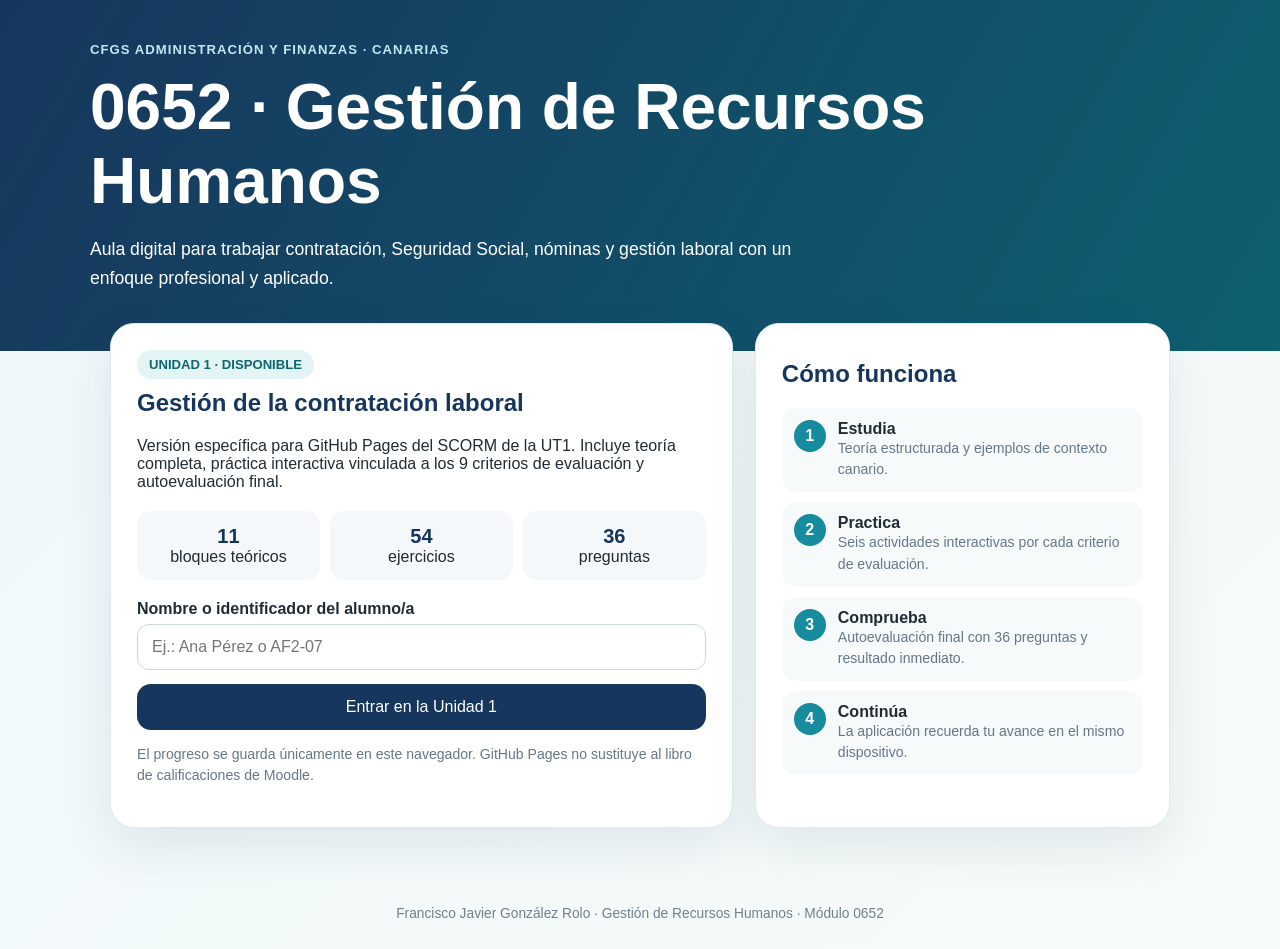
==== grh0652/index.html @ 6f7d611e "Añade portal GRH 0652 para alumnado" ====
<!doctype html>
<html lang="es">
<head>
<meta charset="utf-8">
<meta name="viewport" content="width=device-width,initial-scale=1">
<title>GRH 0652 · Aula digital</title>
<style>
:root{--navy:#17365d;--blue:#2f5597;--teal:#168c9e;--green:#2e7d5b;--bg:#f4f6f8;--ink:#202b33;--muted:#667788}
*{box-sizing:border-box}body{margin:0;font-family:Inter,Segoe UI,Arial,sans-serif;background:linear-gradient(135deg,#eef7fb,#f7fbf8);color:var(--ink)}
.hero{background:linear-gradient(120deg,var(--navy),#0d6070);color:#fff;padding:42px 24px}
.wrap{max-width:1100px;margin:auto}.kicker{font-weight:800;letter-spacing:.08em;text-transform:uppercase;color:#bfe9ef;font-size:.82rem}
h1{font-size:clamp(2rem,5vw,4rem);margin:.2em 0}.sub{font-size:1.1rem;max-width:760px;line-height:1.6}
main{max-width:1100px;margin:-28px auto 50px;padding:0 20px}.card{background:#fff;border-radius:24px;padding:26px;box-shadow:0 18px 50px #17365d18;border:1px solid #dfe9ef}
.grid{display:grid;grid-template-columns:1.2fr .8fr;gap:22px}@media(max-width:800px){.grid{grid-template-columns:1fr}}
.badge{display:inline-block;padding:7px 12px;background:#e3f4f4;color:#0d6670;border-radius:999px;font-weight:800;font-size:.82rem}
h2{color:var(--navy);margin-top:10px}.meta{display:grid;grid-template-columns:repeat(3,1fr);gap:10px;margin:20px 0}.meta div{background:#f5f8fa;padding:14px;border-radius:14px;text-align:center}.meta b{display:block;color:var(--navy);font-size:1.25rem}
label{display:block;font-weight:700;margin:10px 0 6px}input{width:100%;padding:13px 14px;border:1px solid #c9d8e0;border-radius:12px;font:inherit}
button,.btn{display:inline-flex;align-items:center;justify-content:center;gap:8px;border:0;border-radius:14px;padding:14px 18px;font-weight:800;text-decoration:none;cursor:pointer;font:inherit}
.primary{background:var(--navy);color:#fff;width:100%;margin-top:14px}.secondary{background:#e6f5f3;color:#176553}.note{font-size:.88rem;color:var(--muted);line-height:1.5}
.timeline{display:grid;gap:10px}.step{display:flex;gap:12px;align-items:flex-start;padding:12px;border-radius:14px;background:#f7fafb}.n{width:32px;height:32px;flex:0 0 32px;border-radius:50%;background:var(--teal);color:white;display:grid;place-items:center;font-weight:900}
footer{text-align:center;color:#71808a;padding:28px;font-size:.86rem}
</style>
</head>
<body>
<section class="hero"><div class="wrap">
<div class="kicker">CFGS Administración y Finanzas · Canarias</div>
<h1>0652 · Gestión de Recursos Humanos</h1>
<p class="sub">Aula digital para trabajar contratación, Seguridad Social, nóminas y gestión laboral con un enfoque profesional y aplicado.</p>
</div></section>
<main>
<div class="grid">
<section class="card">
<span class="badge">UNIDAD 1 · DISPONIBLE</span>
<h2>Gestión de la contratación laboral</h2>
<p>Versión específica para GitHub Pages del SCORM de la UT1. Incluye teoría completa, práctica interactiva vinculada a los 9 criterios de evaluación y autoevaluación final.</p>
<div class="meta">
<div><b>11</b>bloques teóricos</div>
<div><b>54</b>ejercicios</div>
<div><b>36</b>preguntas</div>
</div>
<label for="student">Nombre o identificador del alumno/a</label>
<input id="student" autocomplete="off" placeholder="Ej.: Ana Pérez o AF2-07">
<button class="primary" onclick="launch()">Entrar en la Unidad 1</button>
<p class="note">El progreso se guarda únicamente en este navegador. GitHub Pages no sustituye al libro de calificaciones de Moodle.</p>
</section>
<aside class="card">
<h2>Cómo funciona</h2>
<div class="timeline">
<div class="step"><div class="n">1</div><div><b>Estudia</b><br><span class="note">Teoría estructurada y ejemplos de contexto canario.</span></div></div>
<div class="step"><div class="n">2</div><div><b>Practica</b><br><span class="note">Seis actividades interactivas por cada criterio de evaluación.</span></div></div>
<div class="step"><div class="n">3</div><div><b>Comprueba</b><br><span class="note">Autoevaluación final con 36 preguntas y resultado inmediato.</span></div></div>
<div class="step"><div class="n">4</div><div><b>Continúa</b><br><span class="note">La aplicación recuerda tu avance en el mismo dispositivo.</span></div></div>
</div>
</aside>
</div>
</main>
<footer>Francisco Javier González Rolo · Gestión de Recursos Humanos · Módulo 0652</footer>
<script>
const input=document.getElementById('student');
input.value=localStorage.getItem('grh0652.student')||'';
function launch(){
 const s=input.value.trim();
 if(!s){alert('Escribe tu nombre o identificador para guardar el progreso.');input.focus();return;}
 localStorage.setItem('grh0652.student',s);
 location.href='ut1.html?student='+encodeURIComponent(s);
}
</script>
</body></html>
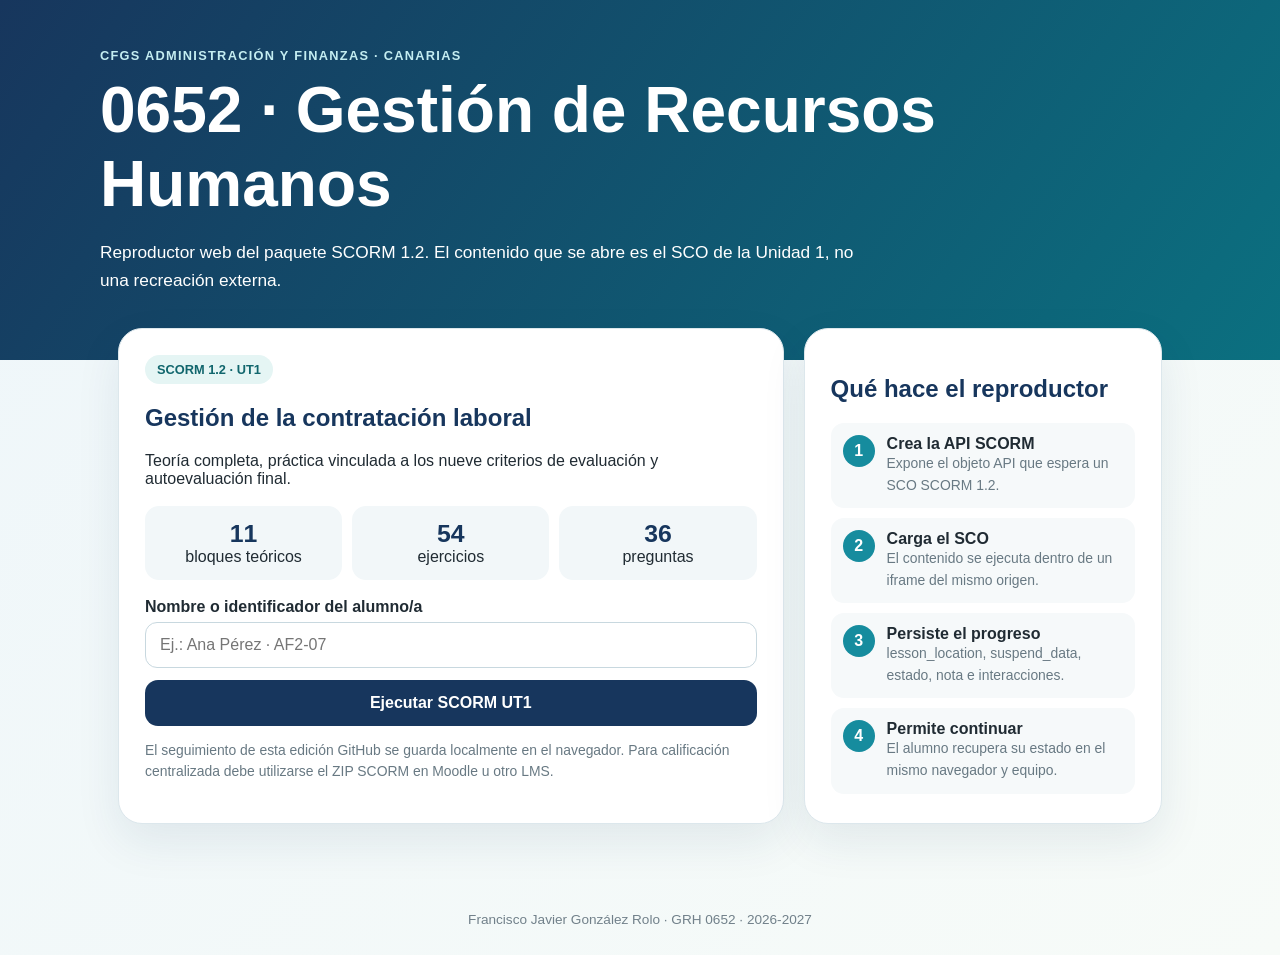
==== commit c42a2795: "Corrige portal GRH para ejecutar el SCORM real" ====
--- a/grh0652/index.html
+++ b/grh0652/index.html
@@ -1,68 +1,39 @@
 <!doctype html>
 <html lang="es">
 <head>
-<meta charset="utf-8">
-<meta name="viewport" content="width=device-width,initial-scale=1">
-<title>GRH 0652 · Aula digital</title>
+<meta charset="utf-8"><meta name="viewport" content="width=device-width,initial-scale=1">
+<title>GRH 0652 · Aula SCORM</title>
 <style>
-:root{--navy:#17365d;--blue:#2f5597;--teal:#168c9e;--green:#2e7d5b;--bg:#f4f6f8;--ink:#202b33;--muted:#667788}
-*{box-sizing:border-box}body{margin:0;font-family:Inter,Segoe UI,Arial,sans-serif;background:linear-gradient(135deg,#eef7fb,#f7fbf8);color:var(--ink)}
-.hero{background:linear-gradient(120deg,var(--navy),#0d6070);color:#fff;padding:42px 24px}
-.wrap{max-width:1100px;margin:auto}.kicker{font-weight:800;letter-spacing:.08em;text-transform:uppercase;color:#bfe9ef;font-size:.82rem}
-h1{font-size:clamp(2rem,5vw,4rem);margin:.2em 0}.sub{font-size:1.1rem;max-width:760px;line-height:1.6}
-main{max-width:1100px;margin:-28px auto 50px;padding:0 20px}.card{background:#fff;border-radius:24px;padding:26px;box-shadow:0 18px 50px #17365d18;border:1px solid #dfe9ef}
-.grid{display:grid;grid-template-columns:1.2fr .8fr;gap:22px}@media(max-width:800px){.grid{grid-template-columns:1fr}}
-.badge{display:inline-block;padding:7px 12px;background:#e3f4f4;color:#0d6670;border-radius:999px;font-weight:800;font-size:.82rem}
-h2{color:var(--navy);margin-top:10px}.meta{display:grid;grid-template-columns:repeat(3,1fr);gap:10px;margin:20px 0}.meta div{background:#f5f8fa;padding:14px;border-radius:14px;text-align:center}.meta b{display:block;color:var(--navy);font-size:1.25rem}
-label{display:block;font-weight:700;margin:10px 0 6px}input{width:100%;padding:13px 14px;border:1px solid #c9d8e0;border-radius:12px;font:inherit}
-button,.btn{display:inline-flex;align-items:center;justify-content:center;gap:8px;border:0;border-radius:14px;padding:14px 18px;font-weight:800;text-decoration:none;cursor:pointer;font:inherit}
-.primary{background:var(--navy);color:#fff;width:100%;margin-top:14px}.secondary{background:#e6f5f3;color:#176553}.note{font-size:.88rem;color:var(--muted);line-height:1.5}
-.timeline{display:grid;gap:10px}.step{display:flex;gap:12px;align-items:flex-start;padding:12px;border-radius:14px;background:#f7fafb}.n{width:32px;height:32px;flex:0 0 32px;border-radius:50%;background:var(--teal);color:white;display:grid;place-items:center;font-weight:900}
-footer{text-align:center;color:#71808a;padding:28px;font-size:.86rem}
+:root{--navy:#17365d;--blue:#2f5597;--teal:#168c9e;--green:#2e7d5b;--bg:#f4f7f9;--ink:#202b33;--muted:#687983}
+*{box-sizing:border-box}body{margin:0;font-family:Inter,Segoe UI,Arial,sans-serif;background:linear-gradient(135deg,#eef6fa,#f7fbf8);color:var(--ink)}
+.hero{background:linear-gradient(125deg,var(--navy),#0b7080);color:#fff;padding:48px 22px}.wrap{max-width:1080px;margin:auto}
+.eyebrow{font-size:.8rem;font-weight:900;letter-spacing:.1em;color:#c4edf1}.hero h1{font-size:clamp(2.2rem,5vw,4rem);margin:.15em 0}.hero p{font-size:1.08rem;line-height:1.65;max-width:780px}
+main{max-width:1080px;margin:-32px auto 60px;padding:0 18px}.card{background:#fff;border:1px solid #dce7ec;border-radius:24px;padding:26px;box-shadow:0 18px 45px #17365d16}
+.grid{display:grid;grid-template-columns:1.3fr .7fr;gap:20px}@media(max-width:780px){.grid{grid-template-columns:1fr}}
+.badge{display:inline-block;padding:7px 12px;border-radius:999px;background:#e5f5f4;color:#11666d;font-size:.8rem;font-weight:900}.card h2{color:var(--navy)}
+.stats{display:grid;grid-template-columns:repeat(3,1fr);gap:10px;margin:18px 0}.stat{background:#f2f7f9;border-radius:14px;padding:14px;text-align:center}.stat b{display:block;font-size:1.55rem;color:var(--navy)}
+label{display:block;font-weight:800;margin:12px 0 6px}input{width:100%;padding:13px 14px;border:1px solid #c8d8df;border-radius:12px;font:inherit}
+button{width:100%;margin-top:12px;border:0;border-radius:13px;padding:14px;background:var(--navy);color:#fff;font:inherit;font-weight:900;cursor:pointer}
+.note{font-size:.87rem;color:var(--muted);line-height:1.55}.steps{display:grid;gap:10px}.step{display:flex;gap:12px;padding:12px;background:#f6f9fa;border-radius:13px}.num{width:32px;height:32px;flex:0 0 32px;display:grid;place-items:center;border-radius:50%;background:var(--teal);color:#fff;font-weight:900}
+footer{text-align:center;padding:28px;color:#71808a;font-size:.85rem}
 </style>
 </head>
 <body>
-<section class="hero"><div class="wrap">
-<div class="kicker">CFGS Administración y Finanzas · Canarias</div>
-<h1>0652 · Gestión de Recursos Humanos</h1>
-<p class="sub">Aula digital para trabajar contratación, Seguridad Social, nóminas y gestión laboral con un enfoque profesional y aplicado.</p>
-</div></section>
-<main>
-<div class="grid">
-<section class="card">
-<span class="badge">UNIDAD 1 · DISPONIBLE</span>
-<h2>Gestión de la contratación laboral</h2>
-<p>Versión específica para GitHub Pages del SCORM de la UT1. Incluye teoría completa, práctica interactiva vinculada a los 9 criterios de evaluación y autoevaluación final.</p>
-<div class="meta">
-<div><b>11</b>bloques teóricos</div>
-<div><b>54</b>ejercicios</div>
-<div><b>36</b>preguntas</div>
-</div>
-<label for="student">Nombre o identificador del alumno/a</label>
-<input id="student" autocomplete="off" placeholder="Ej.: Ana Pérez o AF2-07">
-<button class="primary" onclick="launch()">Entrar en la Unidad 1</button>
-<p class="note">El progreso se guarda únicamente en este navegador. GitHub Pages no sustituye al libro de calificaciones de Moodle.</p>
-</section>
-<aside class="card">
-<h2>Cómo funciona</h2>
-<div class="timeline">
-<div class="step"><div class="n">1</div><div><b>Estudia</b><br><span class="note">Teoría estructurada y ejemplos de contexto canario.</span></div></div>
-<div class="step"><div class="n">2</div><div><b>Practica</b><br><span class="note">Seis actividades interactivas por cada criterio de evaluación.</span></div></div>
-<div class="step"><div class="n">3</div><div><b>Comprueba</b><br><span class="note">Autoevaluación final con 36 preguntas y resultado inmediato.</span></div></div>
-<div class="step"><div class="n">4</div><div><b>Continúa</b><br><span class="note">La aplicación recuerda tu avance en el mismo dispositivo.</span></div></div>
-</div>
-</aside>
-</div>
-</main>
-<footer>Francisco Javier González Rolo · Gestión de Recursos Humanos · Módulo 0652</footer>
+<section class="hero"><div class="wrap"><div class="eyebrow">CFGS ADMINISTRACIÓN Y FINANZAS · CANARIAS</div><h1>0652 · Gestión de Recursos Humanos</h1><p>Reproductor web del paquete SCORM 1.2. El contenido que se abre es el SCO de la Unidad 1, no una recreación externa.</p></div></section>
+<main><div class="grid">
+<section class="card"><span class="badge">SCORM 1.2 · UT1</span><h2>Gestión de la contratación laboral</h2><p>Teoría completa, práctica vinculada a los nueve criterios de evaluación y autoevaluación final.</p>
+<div class="stats"><div class="stat"><b>11</b>bloques teóricos</div><div class="stat"><b>54</b>ejercicios</div><div class="stat"><b>36</b>preguntas</div></div>
+<label for="student">Nombre o identificador del alumno/a</label><input id="student" autocomplete="off" placeholder="Ej.: Ana Pérez · AF2-07">
+<button id="launch">Ejecutar SCORM UT1</button>
+<p class="note">El seguimiento de esta edición GitHub se guarda localmente en el navegador. Para calificación centralizada debe utilizarse el ZIP SCORM en Moodle u otro LMS.</p></section>
+<aside class="card"><h2>Qué hace el reproductor</h2><div class="steps">
+<div class="step"><div class="num">1</div><div><b>Crea la API SCORM</b><div class="note">Expone el objeto API que espera un SCO SCORM 1.2.</div></div></div>
+<div class="step"><div class="num">2</div><div><b>Carga el SCO</b><div class="note">El contenido se ejecuta dentro de un iframe del mismo origen.</div></div></div>
+<div class="step"><div class="num">3</div><div><b>Persiste el progreso</b><div class="note">lesson_location, suspend_data, estado, nota e interacciones.</div></div></div>
+<div class="step"><div class="num">4</div><div><b>Permite continuar</b><div class="note">El alumno recupera su estado en el mismo navegador y equipo.</div></div></div>
+</div></aside></div></main>
+<footer>Francisco Javier González Rolo · GRH 0652 · 2026-2027</footer>
 <script>
-const input=document.getElementById('student');
-input.value=localStorage.getItem('grh0652.student')||'';
-function launch(){
- const s=input.value.trim();
- if(!s){alert('Escribe tu nombre o identificador para guardar el progreso.');input.focus();return;}
- localStorage.setItem('grh0652.student',s);
- location.href='ut1.html?student='+encodeURIComponent(s);
-}
-</script>
-</body></html>+const s=document.getElementById('student');s.value=localStorage.getItem('grh0652.student')||'';
+document.getElementById('launch').onclick=()=>{const v=s.value.trim();if(!v){alert('Introduce un nombre o identificador.');s.focus();return}localStorage.setItem('grh0652.student',v);location.href='player.html?student='+encodeURIComponent(v)};
+</script></body></html>
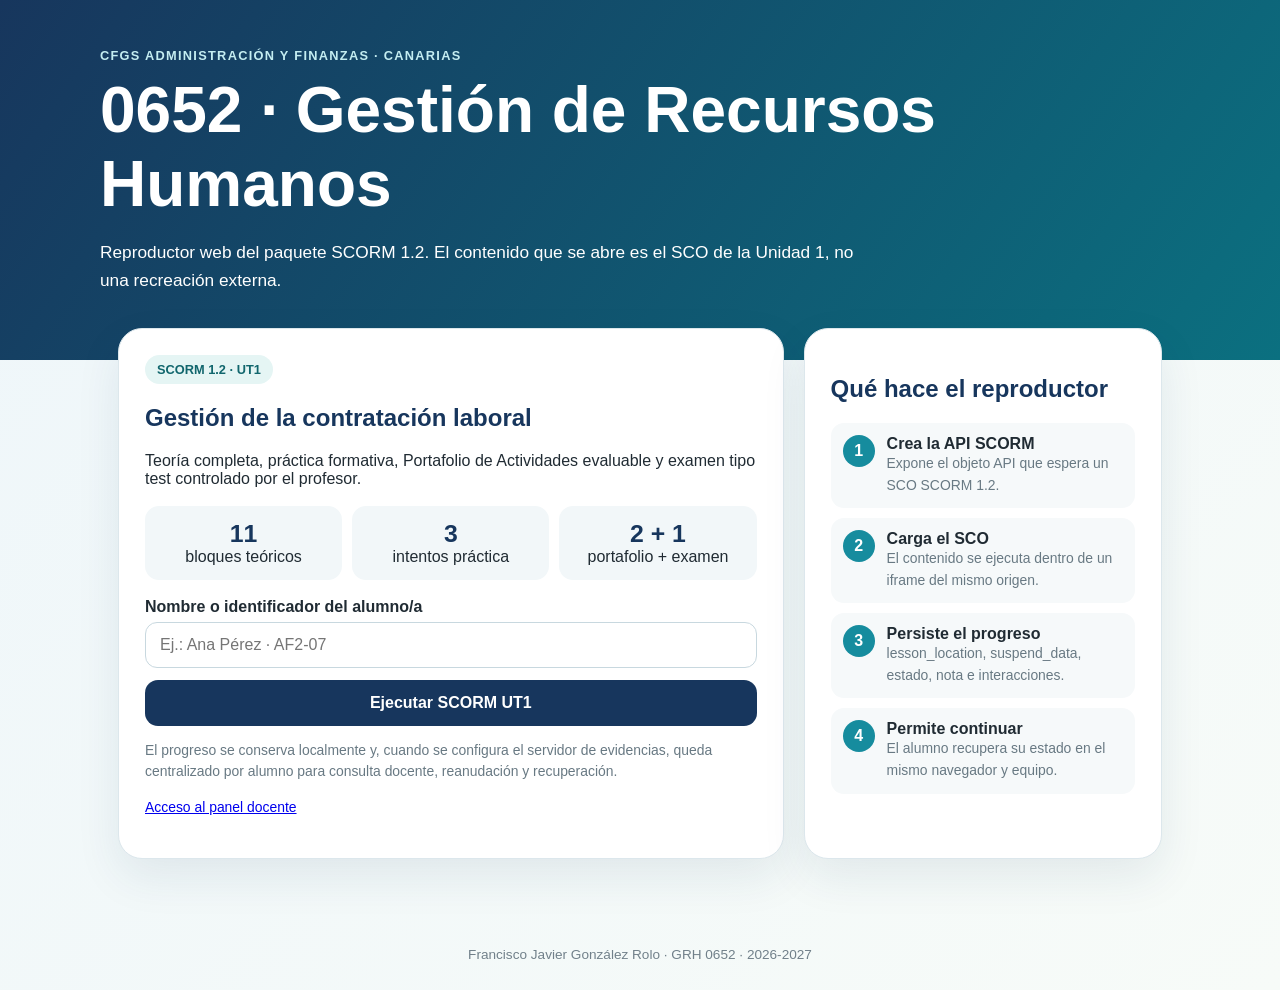
==== commit a618f35f: "Actualizar portada al nuevo modelo de evaluación" ====
--- a/grh0652/index.html
+++ b/grh0652/index.html
@@ -21,11 +21,11 @@
 <body>
 <section class="hero"><div class="wrap"><div class="eyebrow">CFGS ADMINISTRACIÓN Y FINANZAS · CANARIAS</div><h1>0652 · Gestión de Recursos Humanos</h1><p>Reproductor web del paquete SCORM 1.2. El contenido que se abre es el SCO de la Unidad 1, no una recreación externa.</p></div></section>
 <main><div class="grid">
-<section class="card"><span class="badge">SCORM 1.2 · UT1</span><h2>Gestión de la contratación laboral</h2><p>Teoría completa, práctica vinculada a los nueve criterios de evaluación y autoevaluación final.</p>
-<div class="stats"><div class="stat"><b>11</b>bloques teóricos</div><div class="stat"><b>54</b>ejercicios</div><div class="stat"><b>36</b>preguntas</div></div>
+<section class="card"><span class="badge">SCORM 1.2 · UT1</span><h2>Gestión de la contratación laboral</h2><p>Teoría completa, práctica formativa, Portafolio de Actividades evaluable y examen tipo test controlado por el profesor.</p>
+<div class="stats"><div class="stat"><b>11</b>bloques teóricos</div><div class="stat"><b>3</b>intentos práctica</div><div class="stat"><b>2 + 1</b>portafolio + examen</div></div>
 <label for="student">Nombre o identificador del alumno/a</label><input id="student" autocomplete="off" placeholder="Ej.: Ana Pérez · AF2-07">
 <button id="launch">Ejecutar SCORM UT1</button>
-<p class="note">El seguimiento de esta edición GitHub se guarda localmente en el navegador. Para calificación centralizada debe utilizarse el ZIP SCORM en Moodle u otro LMS.</p></section>
+<p class="note">El progreso se conserva localmente y, cuando se configura el servidor de evidencias, queda centralizado por alumno para consulta docente, reanudación y recuperación.</p><p class="note"><a href="teacher.html">Acceso al panel docente</a></p></section>
 <aside class="card"><h2>Qué hace el reproductor</h2><div class="steps">
 <div class="step"><div class="num">1</div><div><b>Crea la API SCORM</b><div class="note">Expone el objeto API que espera un SCO SCORM 1.2.</div></div></div>
 <div class="step"><div class="num">2</div><div><b>Carga el SCO</b><div class="note">El contenido se ejecuta dentro de un iframe del mismo origen.</div></div></div>
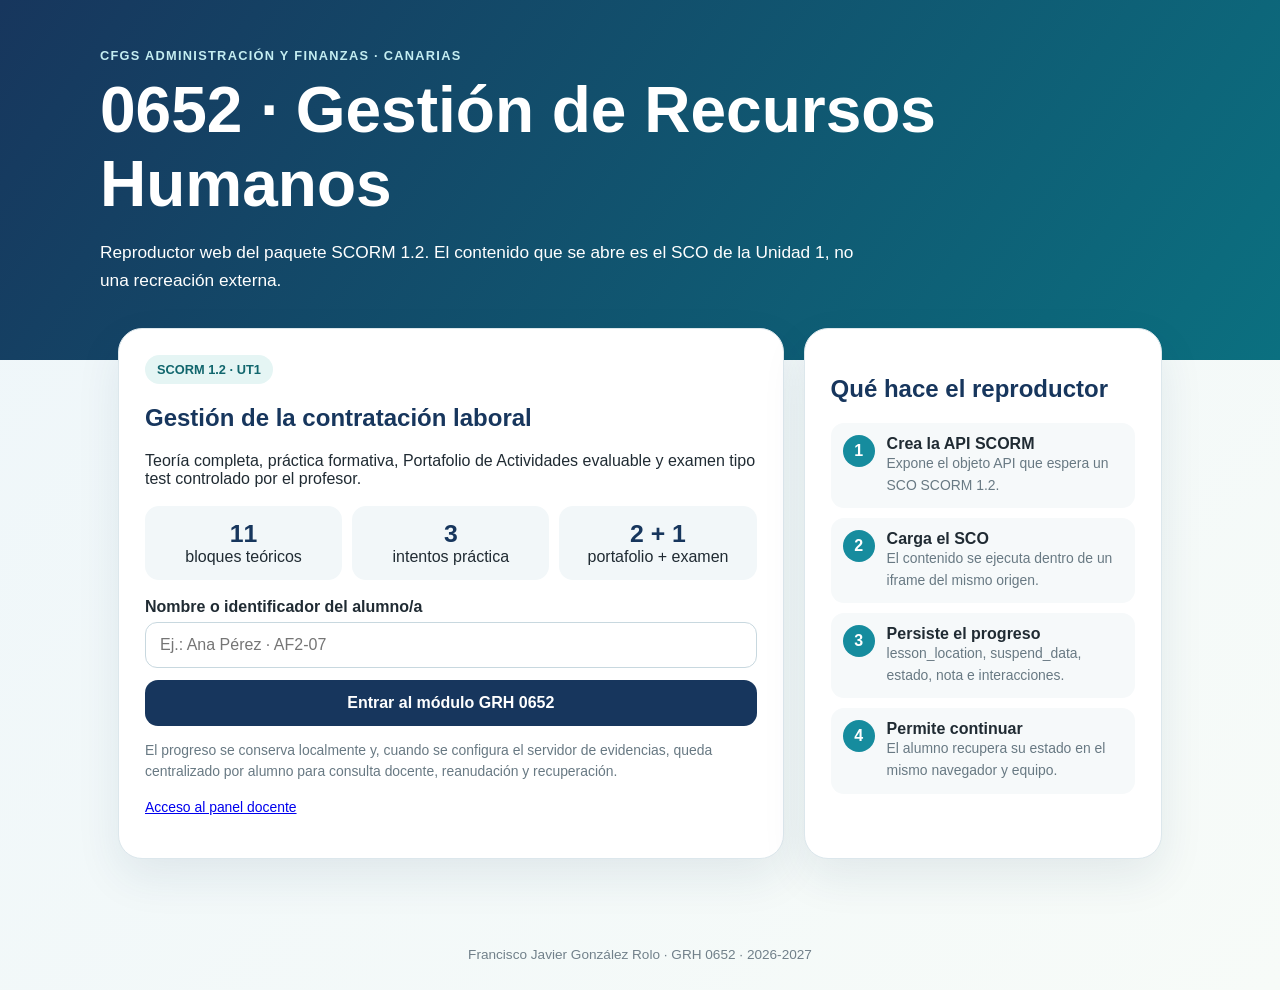
==== commit d62d17d0: "Dirigir acceso al dashboard completo del módulo" ====
--- a/grh0652/index.html
+++ b/grh0652/index.html
@@ -24,7 +24,7 @@
 <section class="card"><span class="badge">SCORM 1.2 · UT1</span><h2>Gestión de la contratación laboral</h2><p>Teoría completa, práctica formativa, Portafolio de Actividades evaluable y examen tipo test controlado por el profesor.</p>
 <div class="stats"><div class="stat"><b>11</b>bloques teóricos</div><div class="stat"><b>3</b>intentos práctica</div><div class="stat"><b>2 + 1</b>portafolio + examen</div></div>
 <label for="student">Nombre o identificador del alumno/a</label><input id="student" autocomplete="off" placeholder="Ej.: Ana Pérez · AF2-07">
-<button id="launch">Ejecutar SCORM UT1</button>
+<button id="launch">Entrar al módulo GRH 0652</button>
 <p class="note">El progreso se conserva localmente y, cuando se configura el servidor de evidencias, queda centralizado por alumno para consulta docente, reanudación y recuperación.</p><p class="note"><a href="teacher.html">Acceso al panel docente</a></p></section>
 <aside class="card"><h2>Qué hace el reproductor</h2><div class="steps">
 <div class="step"><div class="num">1</div><div><b>Crea la API SCORM</b><div class="note">Expone el objeto API que espera un SCO SCORM 1.2.</div></div></div>
@@ -35,5 +35,5 @@
 <footer>Francisco Javier González Rolo · GRH 0652 · 2026-2027</footer>
 <script>
 const s=document.getElementById('student');s.value=localStorage.getItem('grh0652.student')||'';
-document.getElementById('launch').onclick=()=>{const v=s.value.trim();if(!v){alert('Introduce un nombre o identificador.');s.focus();return}localStorage.setItem('grh0652.student',v);location.href='player.html?student='+encodeURIComponent(v)};
+document.getElementById('launch').onclick=()=>{const v=s.value.trim();if(!v){alert('Introduce un nombre o identificador.');s.focus();return}localStorage.setItem('grh0652.student',v);location.href='course.html?student='+encodeURIComponent(v)};
 </script></body></html>
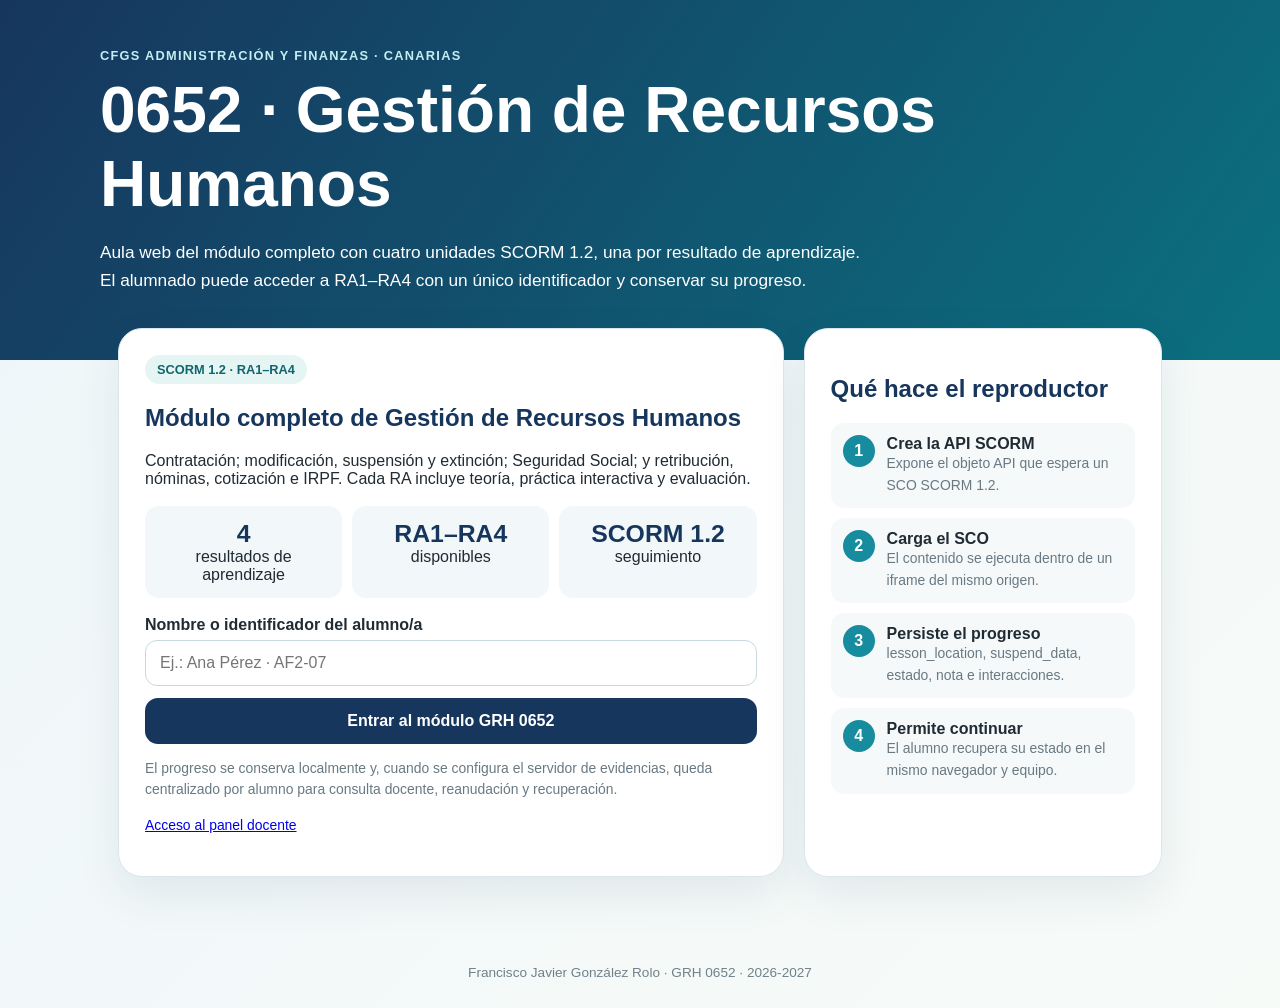
==== commit e182f489: "GRH0652: cerrar portada para módulo completo" ====
--- a/grh0652/index.html
+++ b/grh0652/index.html
@@ -19,10 +19,10 @@
 </style>
 </head>
 <body>
-<section class="hero"><div class="wrap"><div class="eyebrow">CFGS ADMINISTRACIÓN Y FINANZAS · CANARIAS</div><h1>0652 · Gestión de Recursos Humanos</h1><p>Reproductor web del paquete SCORM 1.2. El contenido que se abre es el SCO de la Unidad 1, no una recreación externa.</p></div></section>
+<section class="hero"><div class="wrap"><div class="eyebrow">CFGS ADMINISTRACIÓN Y FINANZAS · CANARIAS</div><h1>0652 · Gestión de Recursos Humanos</h1><p>Aula web del módulo completo con cuatro unidades SCORM 1.2, una por resultado de aprendizaje. El alumnado puede acceder a RA1–RA4 con un único identificador y conservar su progreso.</p></div></section>
 <main><div class="grid">
-<section class="card"><span class="badge">SCORM 1.2 · UT1</span><h2>Gestión de la contratación laboral</h2><p>Teoría completa, práctica formativa, Portafolio de Actividades evaluable y examen tipo test controlado por el profesor.</p>
-<div class="stats"><div class="stat"><b>11</b>bloques teóricos</div><div class="stat"><b>3</b>intentos práctica</div><div class="stat"><b>2 + 1</b>portafolio + examen</div></div>
+<section class="card"><span class="badge">SCORM 1.2 · RA1–RA4</span><h2>Módulo completo de Gestión de Recursos Humanos</h2><p>Contratación; modificación, suspensión y extinción; Seguridad Social; y retribución, nóminas, cotización e IRPF. Cada RA incluye teoría, práctica interactiva y evaluación.</p>
+<div class="stats"><div class="stat"><b>4</b>resultados de aprendizaje</div><div class="stat"><b>RA1–RA4</b>disponibles</div><div class="stat"><b>SCORM 1.2</b>seguimiento</div></div>
 <label for="student">Nombre o identificador del alumno/a</label><input id="student" autocomplete="off" placeholder="Ej.: Ana Pérez · AF2-07">
 <button id="launch">Entrar al módulo GRH 0652</button>
 <p class="note">El progreso se conserva localmente y, cuando se configura el servidor de evidencias, queda centralizado por alumno para consulta docente, reanudación y recuperación.</p><p class="note"><a href="teacher.html">Acceso al panel docente</a></p></section>
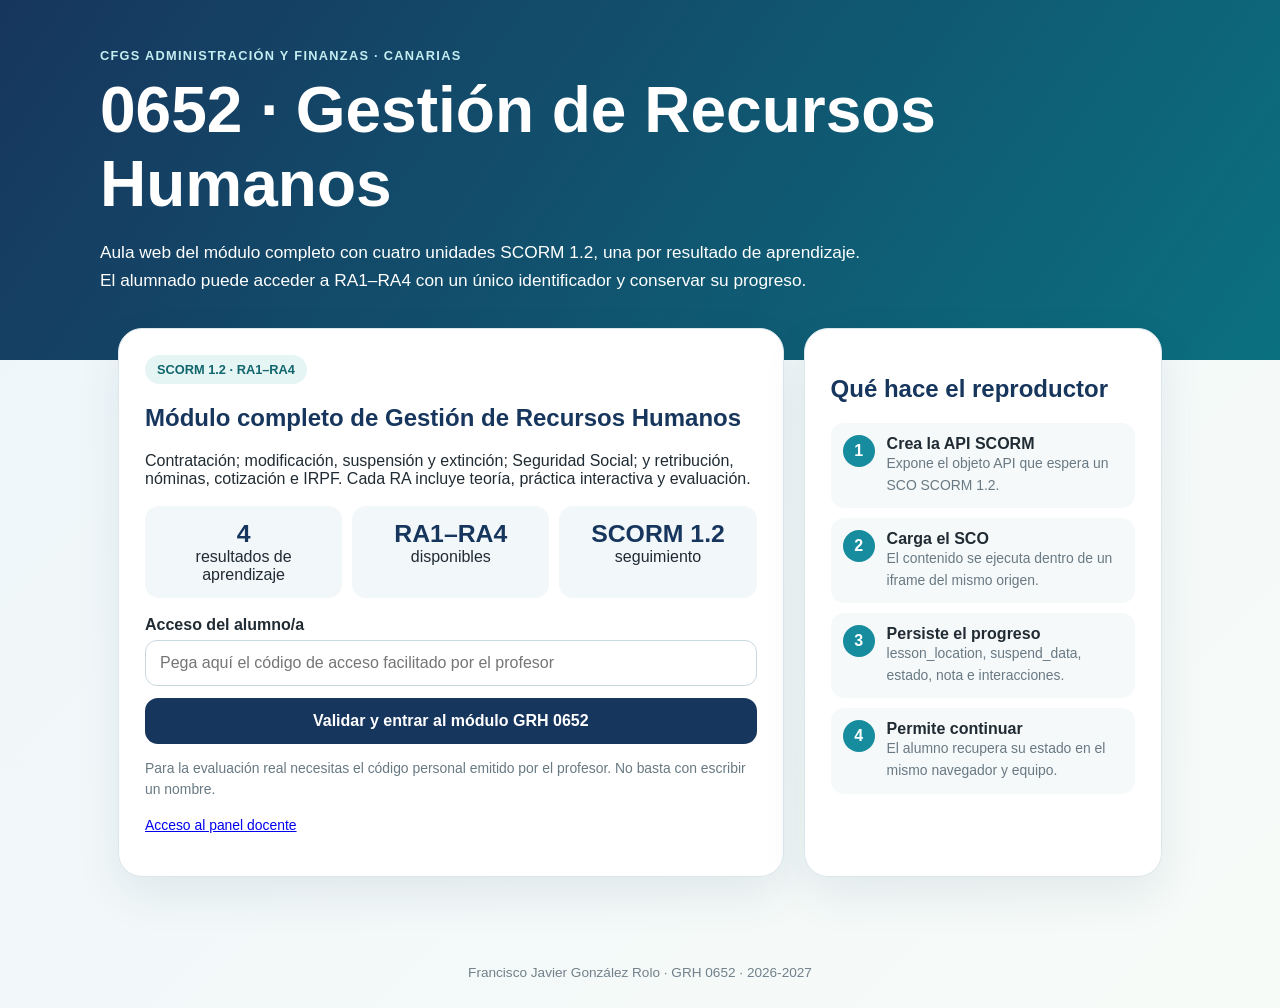
==== commit 55787a44: "GRH0652: require authenticated student access at entry" ====
--- a/grh0652/index.html
+++ b/grh0652/index.html
@@ -23,9 +23,9 @@
 <main><div class="grid">
 <section class="card"><span class="badge">SCORM 1.2 · RA1–RA4</span><h2>Módulo completo de Gestión de Recursos Humanos</h2><p>Contratación; modificación, suspensión y extinción; Seguridad Social; y retribución, nóminas, cotización e IRPF. Cada RA incluye teoría, práctica interactiva y evaluación.</p>
 <div class="stats"><div class="stat"><b>4</b>resultados de aprendizaje</div><div class="stat"><b>RA1–RA4</b>disponibles</div><div class="stat"><b>SCORM 1.2</b>seguimiento</div></div>
-<label for="student">Nombre o identificador del alumno/a</label><input id="student" autocomplete="off" placeholder="Ej.: Ana Pérez · AF2-07">
-<button id="launch">Entrar al módulo GRH 0652</button>
-<p class="note">El progreso se conserva localmente y, cuando se configura el servidor de evidencias, queda centralizado por alumno para consulta docente, reanudación y recuperación.</p><p class="note"><a href="teacher.html">Acceso al panel docente</a></p></section>
+<label for="access">Acceso del alumno/a</label><input id="access" autocomplete="off" placeholder="Pega aquí el código de acceso facilitado por el profesor">
+<button id="launch">Validar y entrar al módulo GRH 0652</button>
+<p class="note" id="loginStatus">Para la evaluación real necesitas el código personal emitido por el profesor. No basta con escribir un nombre.</p><p class="note"><a href="teacher.html">Acceso al panel docente</a></p></section>
 <aside class="card"><h2>Qué hace el reproductor</h2><div class="steps">
 <div class="step"><div class="num">1</div><div><b>Crea la API SCORM</b><div class="note">Expone el objeto API que espera un SCO SCORM 1.2.</div></div></div>
 <div class="step"><div class="num">2</div><div><b>Carga el SCO</b><div class="note">El contenido se ejecuta dentro de un iframe del mismo origen.</div></div></div>
@@ -34,6 +34,8 @@
 </div></aside></div></main>
 <footer>Francisco Javier González Rolo · GRH 0652 · 2026-2027</footer>
 <script>
-const s=document.getElementById('student');s.value=localStorage.getItem('grh0652.student')||'';
-document.getElementById('launch').onclick=()=>{const v=s.value.trim();if(!v){alert('Introduce un nombre o identificador.');s.focus();return}localStorage.setItem('grh0652.student',v);location.href='course.html?student='+encodeURIComponent(v)};
+const q=new URLSearchParams(location.search);if(q.get('api'))localStorage.setItem('grh0652.api',q.get('api'));const API=(q.get('api')||localStorage.getItem('grh0652.api')||'').replace(/\/$/,'');const a=document.getElementById('access'),status=document.getElementById('loginStatus');a.value=q.get('access')||'';
+async function login(){const token=a.value.trim();if(!API){status.textContent='El servidor de GRH no está configurado. Solicita al profesor el enlace de acceso completo.';return}if(!token){status.textContent='Introduce tu código personal de acceso.';a.focus();return}const b=document.getElementById('launch');b.disabled=true;status.textContent='Validando acceso…';try{const r=await fetch(API+'/api/student/session',{headers:{'X-Student-Token':token}});const d=await r.json().catch(()=>({}));if(!r.ok)throw new Error(d.detail||'Acceso no válido');localStorage.setItem('grh0652.studentKey',token);localStorage.setItem('grh0652.student',d.student_id);history.replaceState({},'',location.pathname+(q.get('api')?'?api='+encodeURIComponent(q.get('api')):''));location.href='course.html'}catch(e){localStorage.removeItem('grh0652.studentKey');localStorage.removeItem('grh0652.student');status.textContent='No se pudo iniciar sesión: '+e.message}finally{b.disabled=false}}
+document.getElementById('launch').onclick=login;a.addEventListener('keydown',e=>{if(e.key==='Enter')login()});
+if(q.get('access')&&API)login();
 </script></body></html>
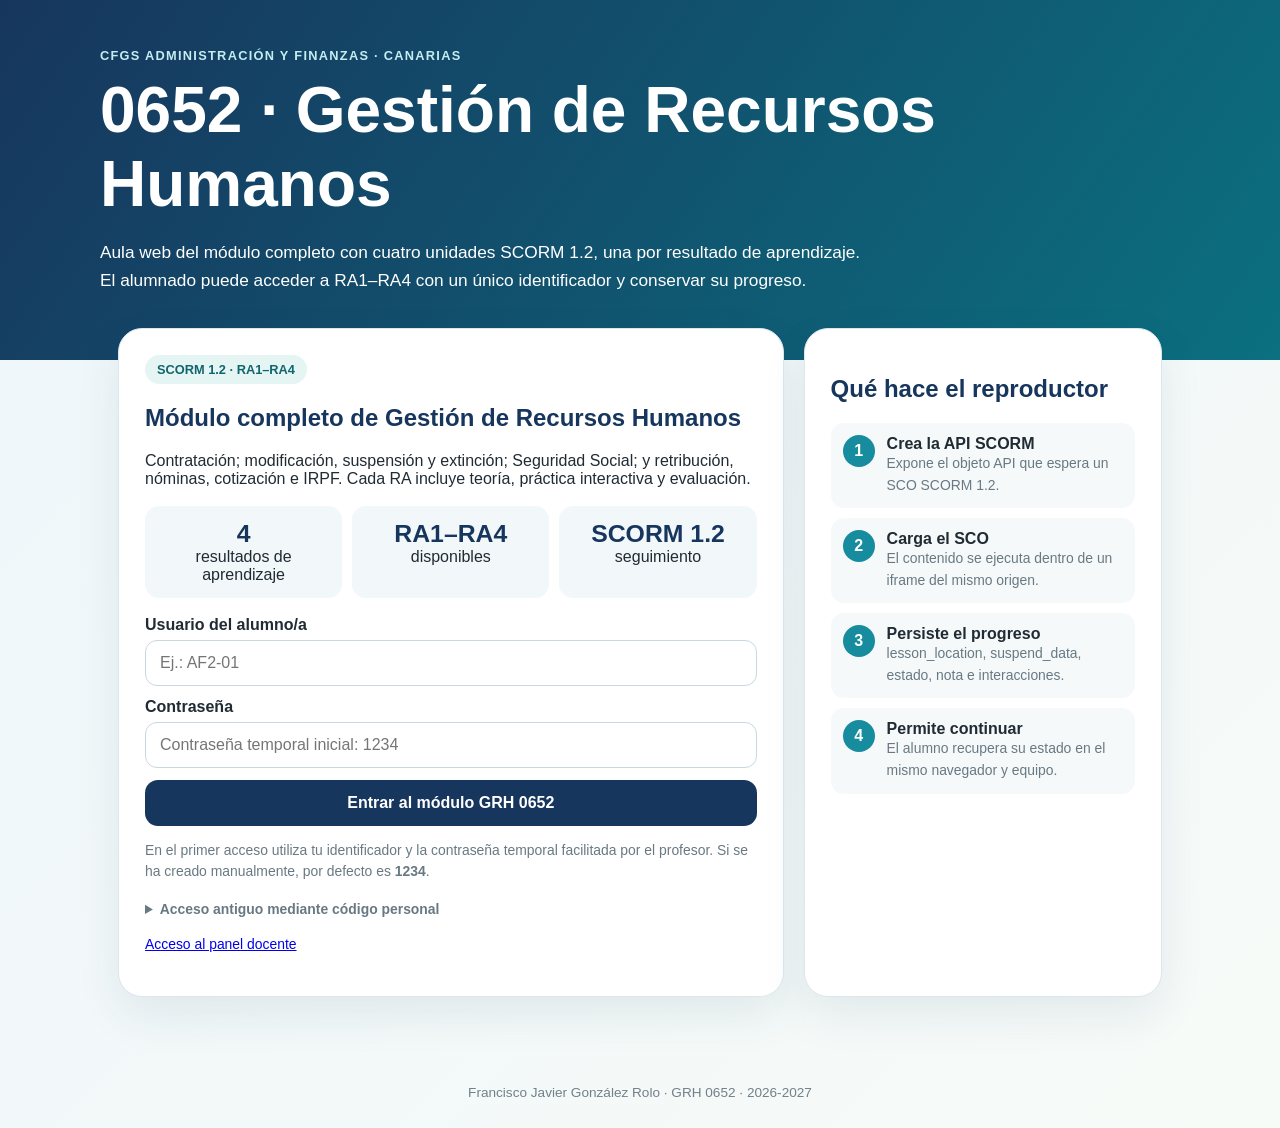
==== commit 5bec7522: "Añade acceso de alumnado con usuario y contraseña temporal 1234" ====
--- a/grh0652/index.html
+++ b/grh0652/index.html
@@ -23,9 +23,22 @@
 <main><div class="grid">
 <section class="card"><span class="badge">SCORM 1.2 · RA1–RA4</span><h2>Módulo completo de Gestión de Recursos Humanos</h2><p>Contratación; modificación, suspensión y extinción; Seguridad Social; y retribución, nóminas, cotización e IRPF. Cada RA incluye teoría, práctica interactiva y evaluación.</p>
 <div class="stats"><div class="stat"><b>4</b>resultados de aprendizaje</div><div class="stat"><b>RA1–RA4</b>disponibles</div><div class="stat"><b>SCORM 1.2</b>seguimiento</div></div>
-<label for="access">Acceso del alumno/a</label><input id="access" autocomplete="off" placeholder="Pega aquí el código de acceso facilitado por el profesor">
-<button id="launch">Validar y entrar al módulo GRH 0652</button>
-<p class="note" id="loginStatus">Para la evaluación real necesitas el código personal emitido por el profesor. No basta con escribir un nombre.</p><p class="note"><a href="teacher.html">Acceso al panel docente</a></p></section>
+<label for="studentUser">Usuario del alumno/a</label><input id="studentUser" autocomplete="username" placeholder="Ej.: AF2-01">
+<label for="studentPass">Contraseña</label><input id="studentPass" type="password" autocomplete="current-password" placeholder="Contraseña temporal inicial: 1234">
+<button id="launch">Entrar al módulo GRH 0652</button>
+<p class="note" id="loginStatus">En el primer acceso utiliza tu identificador y la contraseña temporal facilitada por el profesor. Si se ha creado manualmente, por defecto es <b>1234</b>.</p>
+<div id="changeBox" style="display:none;margin-top:16px;padding:16px;border-radius:14px;background:#fff7e3;border:1px solid #ead08c">
+ <b>Cambio obligatorio de contraseña</b>
+ <p class="note">Por seguridad, sustituye la contraseña temporal antes de continuar.</p>
+ <label for="newPass">Nueva contraseña</label><input id="newPass" type="password" autocomplete="new-password" placeholder="Mínimo 8 caracteres">
+ <label for="newPass2">Repite la nueva contraseña</label><input id="newPass2" type="password" autocomplete="new-password">
+ <button id="changePass">Guardar nueva contraseña y continuar</button>
+</div>
+<details style="margin-top:16px"><summary class="note" style="cursor:pointer;font-weight:800">Acceso antiguo mediante código personal</summary>
+ <label for="access">Código de acceso legado</label><input id="access" autocomplete="off" placeholder="Pega aquí el código personal">
+ <button id="legacyLaunch" type="button">Entrar con código antiguo</button>
+</details>
+<p class="note"><a href="teacher.html">Acceso al panel docente</a></p></section>
 <aside class="card"><h2>Qué hace el reproductor</h2><div class="steps">
 <div class="step"><div class="num">1</div><div><b>Crea la API SCORM</b><div class="note">Expone el objeto API que espera un SCO SCORM 1.2.</div></div></div>
 <div class="step"><div class="num">2</div><div><b>Carga el SCO</b><div class="note">El contenido se ejecuta dentro de un iframe del mismo origen.</div></div></div>
@@ -34,8 +47,60 @@
 </div></aside></div></main>
 <footer>Francisco Javier González Rolo · GRH 0652 · 2026-2027</footer>
 <script>
-const q=new URLSearchParams(location.search);if(q.get('api'))localStorage.setItem('grh0652.api',q.get('api'));const API=(q.get('api')||localStorage.getItem('grh0652.api')||'').replace(/\/$/,'');const a=document.getElementById('access'),status=document.getElementById('loginStatus');a.value=q.get('access')||'';
-async function login(){const token=a.value.trim();if(!API){status.textContent='El servidor de GRH no está configurado. Solicita al profesor el enlace de acceso completo.';return}if(!token){status.textContent='Introduce tu código personal de acceso.';a.focus();return}const b=document.getElementById('launch');b.disabled=true;status.textContent='Validando acceso…';try{const r=await fetch(API+'/api/student/session',{headers:{'X-Student-Token':token}});const d=await r.json().catch(()=>({}));if(!r.ok)throw new Error(d.detail||'Acceso no válido');localStorage.setItem('grh0652.studentKey',token);localStorage.setItem('grh0652.student',d.student_id);history.replaceState({},'',location.pathname+(q.get('api')?'?api='+encodeURIComponent(q.get('api')):''));location.href='course.html'}catch(e){localStorage.removeItem('grh0652.studentKey');localStorage.removeItem('grh0652.student');status.textContent='No se pudo iniciar sesión: '+e.message}finally{b.disabled=false}}
-document.getElementById('launch').onclick=login;a.addEventListener('keydown',e=>{if(e.key==='Enter')login()});
-if(q.get('access')&&API)login();
+const q=new URLSearchParams(location.search);
+if(q.get('api'))localStorage.setItem('grh0652.api',q.get('api'));
+const API=(q.get('api')||localStorage.getItem('grh0652.api')||location.origin).replace(/\/$/,'');
+const user=document.getElementById('studentUser'),pass=document.getElementById('studentPass'),access=document.getElementById('access'),status=document.getElementById('loginStatus');
+let pendingToken='',pendingCurrentPassword='';
+access.value=q.get('access')||'';
+
+function saveSession(token,studentId){
+ localStorage.setItem('grh0652.studentKey',token);
+ localStorage.setItem('grh0652.student',studentId);
+ history.replaceState({},'',location.pathname+(q.get('api')?'?api='+encodeURIComponent(q.get('api')):''));
+}
+function clearSession(){localStorage.removeItem('grh0652.studentKey');localStorage.removeItem('grh0652.student')}
+function enterCourse(){location.href='course.html'}
+
+async function login(){
+ const student_id=user.value.trim(),password=pass.value;
+ if(!API){status.textContent='El servidor de GRH no está configurado.';return}
+ if(!student_id||!password){status.textContent='Introduce usuario y contraseña.';(!student_id?user:pass).focus();return}
+ const b=document.getElementById('launch');b.disabled=true;status.textContent='Validando credenciales…';
+ try{
+  const r=await fetch(API+'/api/student/login',{method:'POST',headers:{'Content-Type':'application/json'},body:JSON.stringify({student_id,password})});
+  const d=await r.json().catch(()=>({}));if(!r.ok)throw new Error(d.detail||'Usuario o contraseña incorrectos');
+  saveSession(d.token,d.student_id);
+  if(d.must_change_password){
+    pendingToken=d.token;pendingCurrentPassword=password;
+    document.getElementById('changeBox').style.display='block';
+    status.textContent='Acceso correcto. Debes cambiar la contraseña temporal antes de continuar.';
+  }else enterCourse();
+ }catch(e){clearSession();status.textContent='No se pudo iniciar sesión: '+e.message}
+ finally{b.disabled=false}
+}
+async function changePassword(){
+ const p1=document.getElementById('newPass').value,p2=document.getElementById('newPass2').value;
+ if(p1.length<8){status.textContent='La nueva contraseña debe tener al menos 8 caracteres.';return}
+ if(p1!==p2){status.textContent='Las nuevas contraseñas no coinciden.';return}
+ try{
+  const r=await fetch(API+'/api/student/password',{method:'PUT',headers:{'Content-Type':'application/json','X-Student-Token':pendingToken},body:JSON.stringify({current_password:pendingCurrentPassword,new_password:p1})});
+  const d=await r.json().catch(()=>({}));if(!r.ok)throw new Error(d.detail||'No se pudo cambiar la contraseña');
+  status.textContent='Contraseña actualizada correctamente.';enterCourse();
+ }catch(e){status.textContent='No se pudo cambiar la contraseña: '+e.message}
+}
+async function legacyLogin(){
+ const token=access.value.trim();if(!token){status.textContent='Introduce el código personal antiguo.';access.focus();return}
+ status.textContent='Validando código antiguo…';
+ try{
+  const r=await fetch(API+'/api/student/session',{headers:{'X-Student-Token':token}});const d=await r.json().catch(()=>({}));
+  if(!r.ok)throw new Error(d.detail||'Acceso no válido');saveSession(token,d.student_id);enterCourse()
+ }catch(e){clearSession();status.textContent='No se pudo iniciar sesión: '+e.message}
+}
+document.getElementById('launch').onclick=login;
+document.getElementById('changePass').onclick=changePassword;
+document.getElementById('legacyLaunch').onclick=legacyLogin;
+pass.addEventListener('keydown',e=>{if(e.key==='Enter')login()});
+access.addEventListener('keydown',e=>{if(e.key==='Enter')legacyLogin()});
+if(q.get('access')&&API)legacyLogin();
 </script></body></html>
